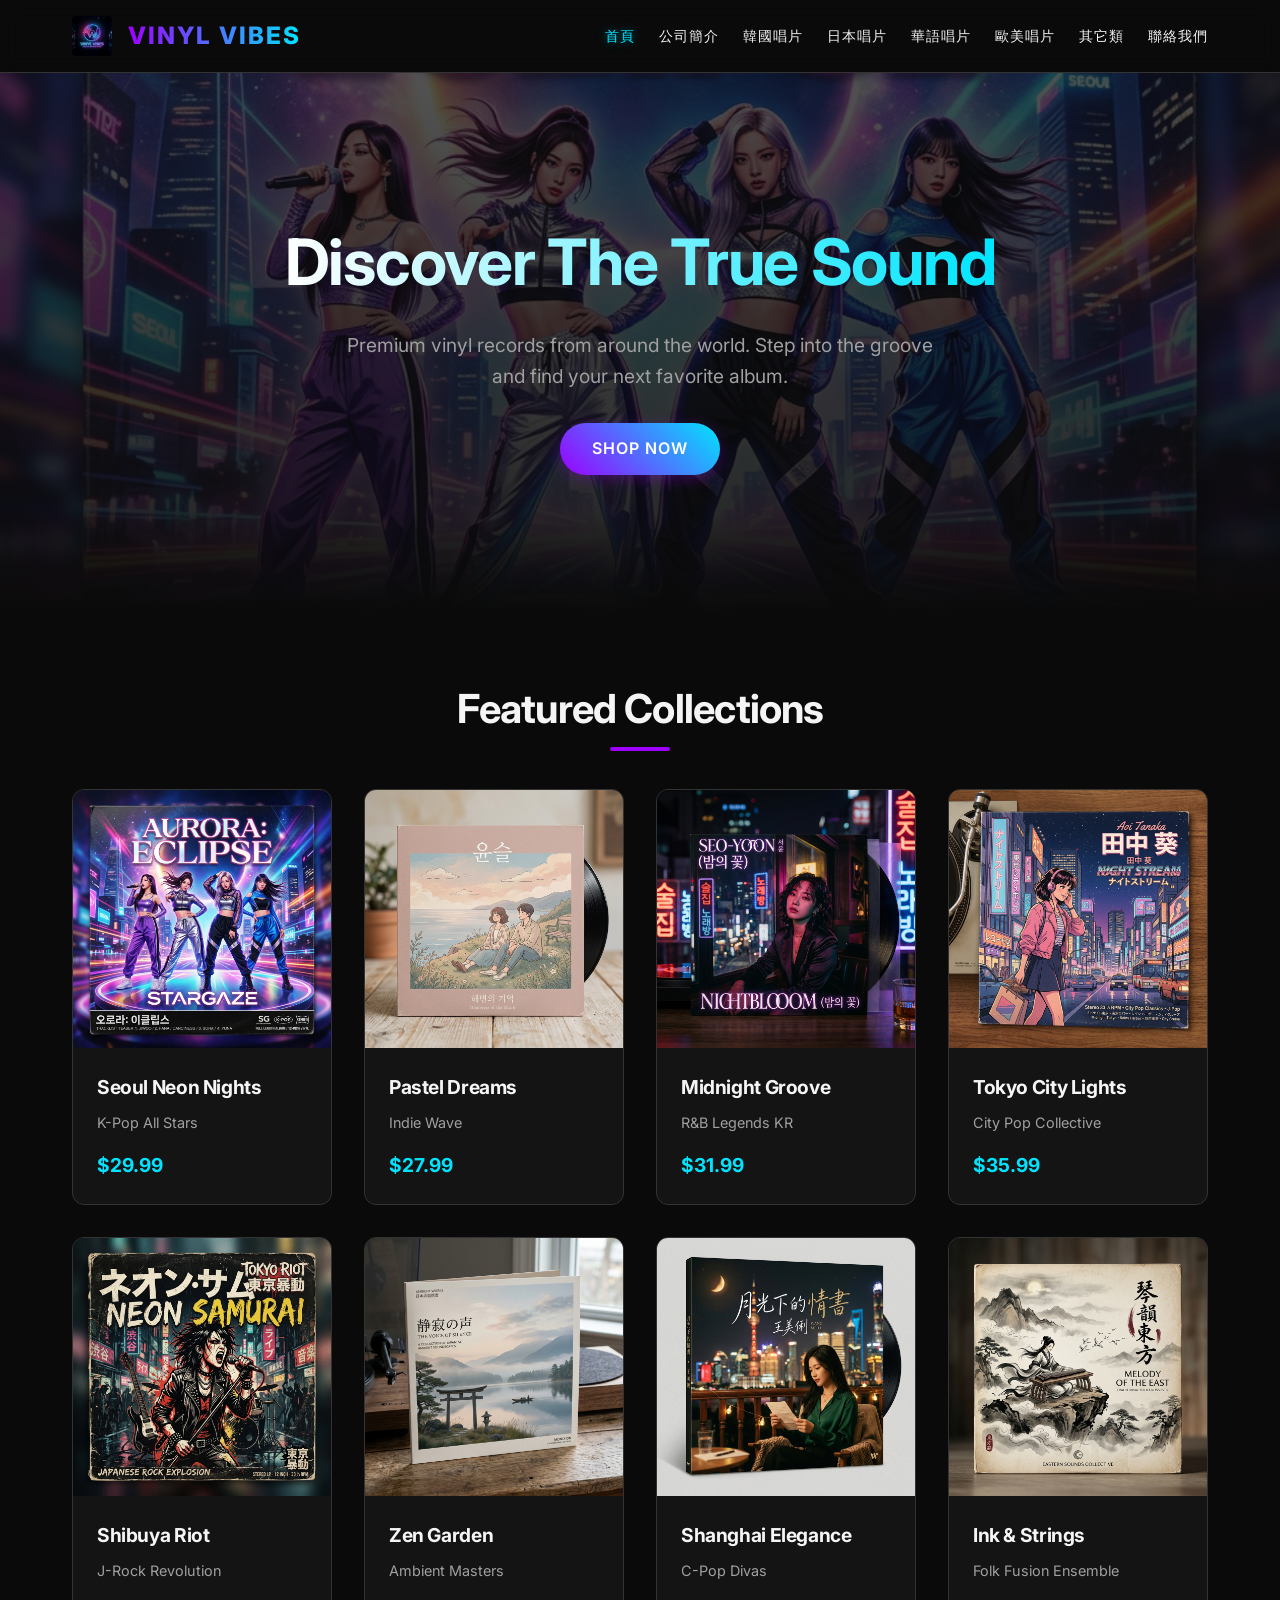
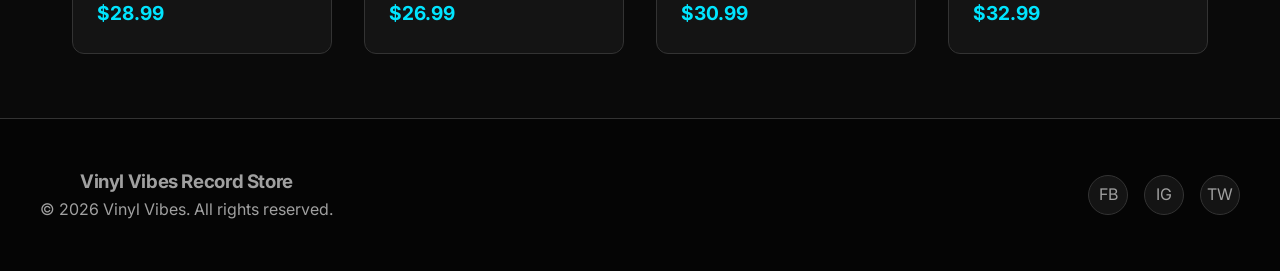
==== index.html @ 62c29e81 "Add files via upload" ====
<!DOCTYPE html>
<html lang="zh-TW">
<head>
  <meta charset="UTF-8">
  <meta name="viewport" content="width=device-width, initial-scale=1.0">
  <title>Vinyl Vibes | 首頁</title>
  <meta name="description" content="Vinyl Vibes - 您的首選黑膠唱片行。探索最新、最經典的各國唱片。">
  <link href="https://fonts.googleapis.com/css2?family=Inter:wght@400;500;700;800&display=swap" rel="stylesheet">
  <link rel="stylesheet" href="css/styles.css">
</head>
<body>
  <div id="header-placeholder"></div>

  <main>
    <section class="hero">
      <div class="hero-content animate-fade">
        <h1>Discover The True Sound</h1>
        <p>Premium vinyl records from around the world. Step into the groove and find your next favorite album.</p>
        <a href="#featured" class="btn">Shop Now</a>
      </div>
    </section>

    <section id="featured" class="container">
      <h2 class="section-title">Featured Collections</h2>
      <div class="product-grid" id="product-list">
        <!-- Products injected via JS -->
      </div>
    </section>
  </main>

  <div id="footer-placeholder"></div>

  <script src="js/app.js"></script>
  <script src="js/components.js"></script>
  <script>
    document.addEventListener('DOMContentLoaded', () => {
      // Display first 8 products on home page
      const container = document.getElementById('product-list');
      if (container) {
        container.innerHTML = products.slice(0, 8).map(p => createProductCard(p)).join('');
      }
    });
  </script>
</body>
</html>
---- css/styles.css ----
:root {
  --primary: #9d00ff;
  --secondary: #00e5ff;
  --bg-dark: #0a0a0a;
  --bg-darker: #050505;
  --bg-card: #141414;
  --text-light: #f5f5f5;
  --text-muted: #a0a0a0;
  --border: #333333;
}

* {
  margin: 0;
  padding: 0;
  box-sizing: border-box;
}

body {
  font-family: 'Inter', -apple-system, BlinkMacSystemFont, 'Segoe UI', Roboto, sans-serif;
  background-color: var(--bg-dark);
  color: var(--text-light);
  line-height: 1.6;
}

a {
  text-decoration: none;
  color: inherit;
  transition: all 0.3s ease;
}

/* Typography */
h1, h2, h3, h4 {
  font-weight: 700;
  letter-spacing: -0.02em;
}

/* Header & Navbar */
header {
  position: sticky;
  top: 0;
  z-index: 100;
  background: rgba(10, 10, 10, 0.8);
  backdrop-filter: blur(10px);
  border-bottom: 1px solid var(--border);
}

.nav-container {
  max-width: 1200px;
  margin: 0 auto;
  padding: 1rem 2rem;
  display: flex;
  justify-content: space-between;
  align-items: center;
}

.logo {
  display: flex;
  align-items: center;
  gap: 1rem;
}

.logo img {
  height: 40px;
  border-radius: 4px;
}

.logo span {
  font-size: 1.5rem;
  font-weight: 800;
  background: linear-gradient(90deg, var(--primary), var(--secondary));
  -webkit-background-clip: text;
  -webkit-text-fill-color: transparent;
  text-transform: uppercase;
  letter-spacing: 2px;
}

.nav-links {
  display: flex;
  gap: 1.5rem;
  list-style: none;
}

.nav-links a {
  font-size: 0.9rem;
  font-weight: 500;
  text-transform: uppercase;
  letter-spacing: 1px;
}

.nav-links a:hover, .nav-links a.active {
  color: var(--secondary);
  text-shadow: 0 0 10px rgba(0, 229, 255, 0.5);
}

/* Main Layout */
main {
  min-height: calc(100vh - 200px);
}

.container {
  max-width: 1200px;
  margin: 0 auto;
  padding: 4rem 2rem;
}

/* Hero Section */
.hero {
  height: 60vh;
  display: flex;
  align-items: center;
  justify-content: center;
  text-align: center;
  background: linear-gradient(rgba(10, 10, 10, 0.7), rgba(10, 10, 10, 0.9)), url('../assets/images/kr_record_1.png') center/cover;
  position: relative;
  overflow: hidden;
}

.hero::after {
  content: '';
  position: absolute;
  bottom: 0;
  left: 0;
  right: 0;
  height: 100px;
  background: linear-gradient(to bottom, transparent, var(--bg-dark));
}

.hero-content {
  position: relative;
  z-index: 1;
}

.hero h1 {
  font-size: 4rem;
  margin-bottom: 1rem;
  background: linear-gradient(90deg, #fff, var(--secondary));
  -webkit-background-clip: text;
  -webkit-text-fill-color: transparent;
}

.hero p {
  font-size: 1.2rem;
  color: var(--text-muted);
  margin-bottom: 2rem;
  max-width: 600px;
  margin-inline: auto;
}

.btn {
  display: inline-block;
  padding: 0.8rem 2rem;
  background: linear-gradient(45deg, var(--primary), var(--secondary));
  color: white;
  border-radius: 30px;
  font-weight: 600;
  text-transform: uppercase;
  letter-spacing: 1px;
  border: none;
  cursor: pointer;
  box-shadow: 0 4px 15px rgba(157, 0, 255, 0.3);
}

.btn:hover {
  box-shadow: 0 6px 20px rgba(0, 229, 255, 0.5);
  transform: translateY(-2px);
}

/* Section Headings */
.section-title {
  font-size: 2.5rem;
  margin-bottom: 3rem;
  text-align: center;
  position: relative;
}

.section-title::after {
  content: '';
  position: absolute;
  bottom: -10px;
  left: 50%;
  transform: translateX(-50%);
  width: 60px;
  height: 4px;
  background: var(--primary);
  border-radius: 2px;
}

/* Product Grid */
.product-grid {
  display: grid;
  grid-template-columns: repeat(auto-fill, minmax(250px, 1fr));
  gap: 2rem;
}

.product-card {
  background: var(--bg-card);
  border-radius: 12px;
  overflow: hidden;
  border: 1px solid var(--border);
  transition: all 0.3s ease;
  cursor: pointer;
}

.product-card:hover {
  transform: translateY(-10px);
  border-color: var(--secondary);
  box-shadow: 0 10px 25px rgba(0, 229, 255, 0.1);
}

.product-img-wrapper {
  position: relative;
  width: 100%;
  aspect-ratio: 1/1;
  overflow: hidden;
}

.product-img {
  width: 100%;
  height: 100%;
  object-fit: cover;
  transition: transform 0.5s ease;
}

.product-card:hover .product-img {
  transform: scale(1.05);
}

.product-info {
  padding: 1.5rem;
}

.product-title {
  font-size: 1.2rem;
  margin-bottom: 0.5rem;
  white-space: nowrap;
  overflow: hidden;
  text-overflow: ellipsis;
}

.product-artist {
  color: var(--text-muted);
  font-size: 0.9rem;
  margin-bottom: 1rem;
}

.product-price {
  font-size: 1.2rem;
  font-weight: 700;
  color: var(--secondary);
}

/* Product Detail Page */
.product-detail-container {
  display: grid;
  grid-template-columns: 1fr 1fr;
  gap: 4rem;
  align-items: center;
}

.product-detail-img {
  width: 100%;
  border-radius: 12px;
  box-shadow: 0 20px 40px rgba(0,0,0,0.5);
  border: 1px solid var(--border);
}

.product-detail-info h1 {
  font-size: 3rem;
  margin-bottom: 0.5rem;
}

.product-detail-artist {
  font-size: 1.5rem;
  color: var(--text-muted);
  margin-bottom: 1.5rem;
}

.product-detail-price {
  font-size: 2rem;
  color: var(--secondary);
  font-weight: 700;
  margin-bottom: 2rem;
}

.product-desc {
  color: var(--text-muted);
  margin-bottom: 2rem;
  font-size: 1.1rem;
}

.product-meta {
  background: var(--bg-card);
  padding: 1.5rem;
  border-radius: 8px;
  border: 1px solid var(--border);
  margin-bottom: 2rem;
}

.product-meta div {
  display: flex;
  justify-content: space-between;
  margin-bottom: 0.5rem;
}

.product-meta div:last-child {
  margin-bottom: 0;
}

.add-to-cart {
  width: 100%;
  text-align: center;
  font-size: 1.1rem;
  padding: 1rem;
}

/* About & Contact */
.content-box {
  background: var(--bg-card);
  padding: 3rem;
  border-radius: 12px;
  border: 1px solid var(--border);
  max-width: 800px;
  margin: 0 auto;
}

.content-box p {
  margin-bottom: 1.5rem;
  color: var(--text-muted);
  font-size: 1.1rem;
}

.form-group {
  margin-bottom: 1.5rem;
}

.form-group label {
  display: block;
  margin-bottom: 0.5rem;
  color: var(--text-muted);
}

.form-group input, .form-group textarea {
  width: 100%;
  padding: 1rem;
  background: var(--bg-darker);
  border: 1px solid var(--border);
  color: var(--text-light);
  border-radius: 8px;
  font-family: inherit;
  transition: border-color 0.3s;
}

.form-group input:focus, .form-group textarea:focus {
  outline: none;
  border-color: var(--secondary);
}

/* Footer */
footer {
  background: var(--bg-darker);
  border-top: 1px solid var(--border);
  padding: 3rem 2rem;
  text-align: center;
  color: var(--text-muted);
}

.footer-content {
  max-width: 1200px;
  margin: 0 auto;
  display: flex;
  justify-content: space-between;
  align-items: center;
  flex-wrap: wrap;
  gap: 2rem;
}

.social-links {
  display: flex;
  gap: 1rem;
}

.social-links a {
  width: 40px;
  height: 40px;
  border-radius: 50%;
  background: var(--bg-card);
  display: flex;
  align-items: center;
  justify-content: center;
  border: 1px solid var(--border);
}

.social-links a:hover {
  background: var(--primary);
  border-color: var(--primary);
  color: white;
}

/* Animations */
@keyframes fadeIn {
  from { opacity: 0; transform: translateY(20px); }
  to { opacity: 1; transform: translateY(0); }
}

.animate-fade {
  animation: fadeIn 0.6s ease forwards;
}

/* Responsive */
@media (max-width: 768px) {
  .nav-container {
    flex-direction: column;
    gap: 1rem;
  }
  .nav-links {
    flex-wrap: wrap;
    justify-content: center;
  }
  .product-detail-container {
    grid-template-columns: 1fr;
  }
  .hero h1 {
    font-size: 2.5rem;
  }
}
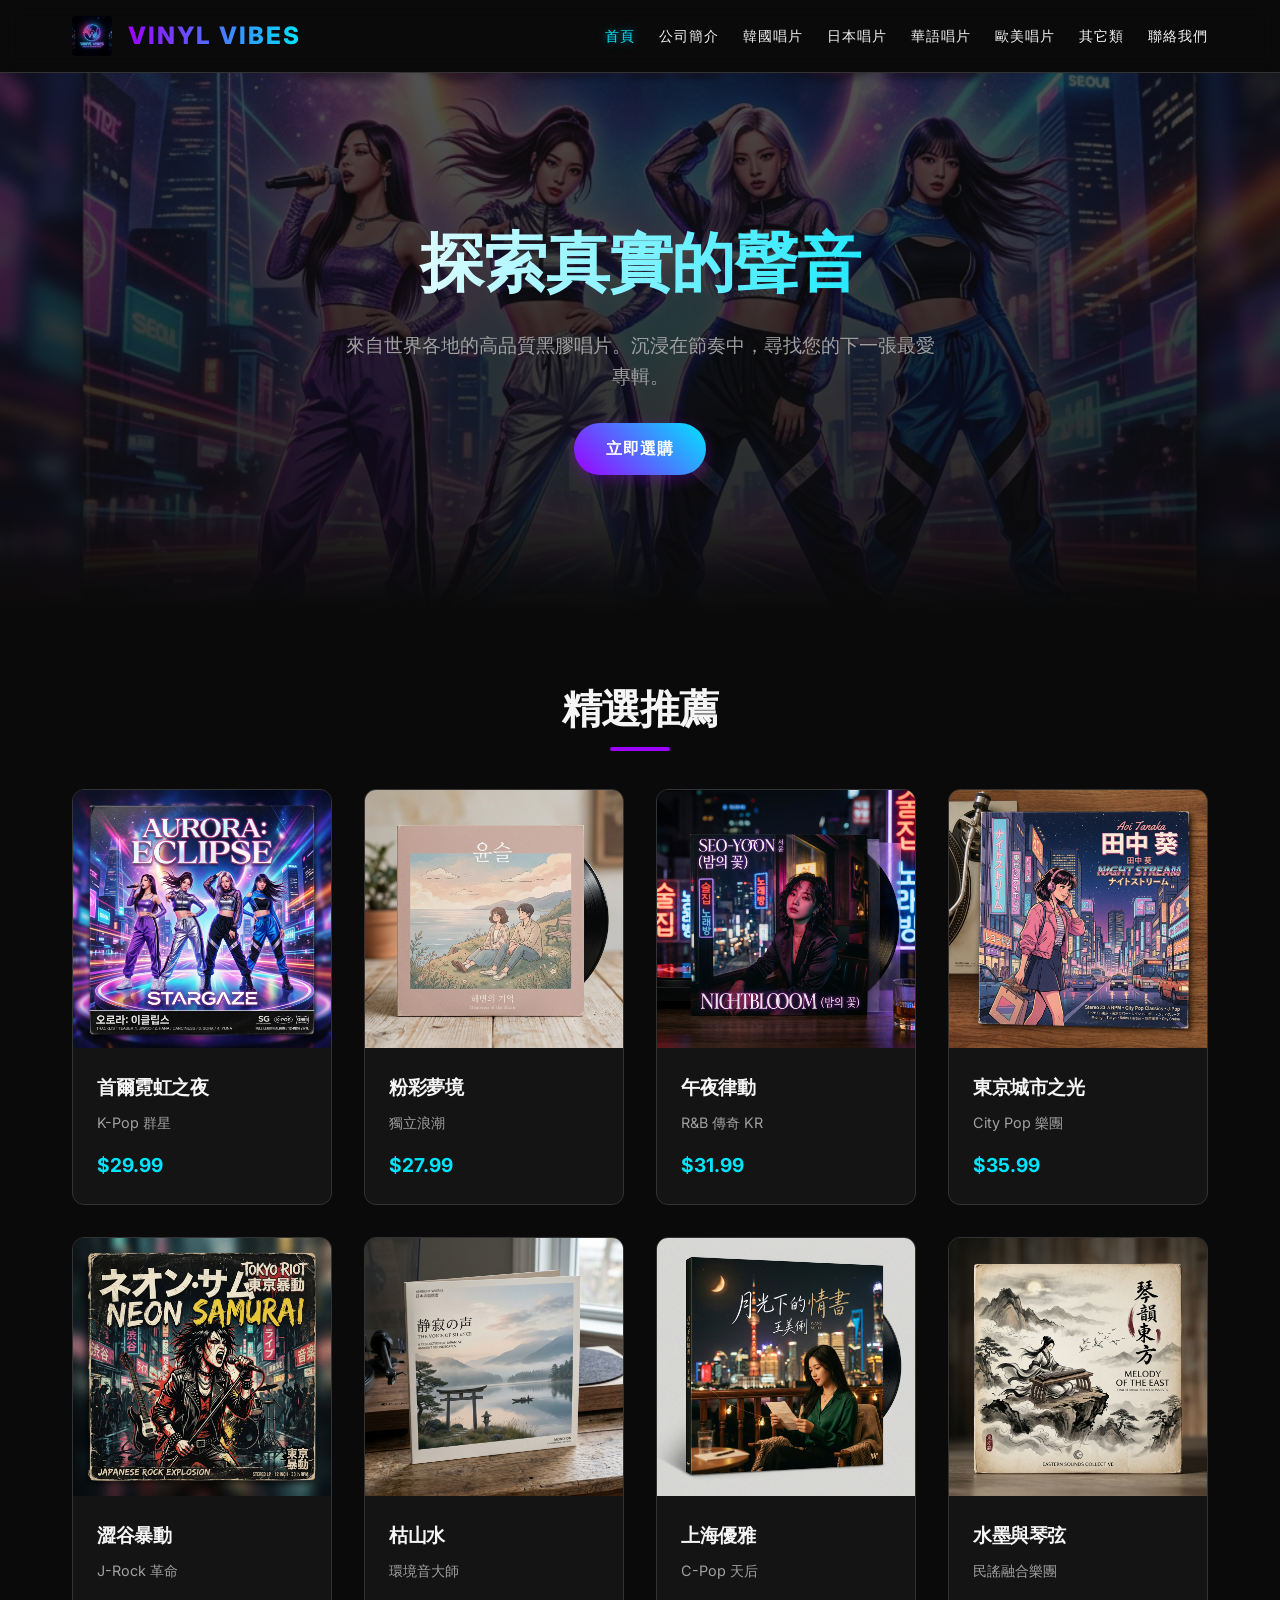
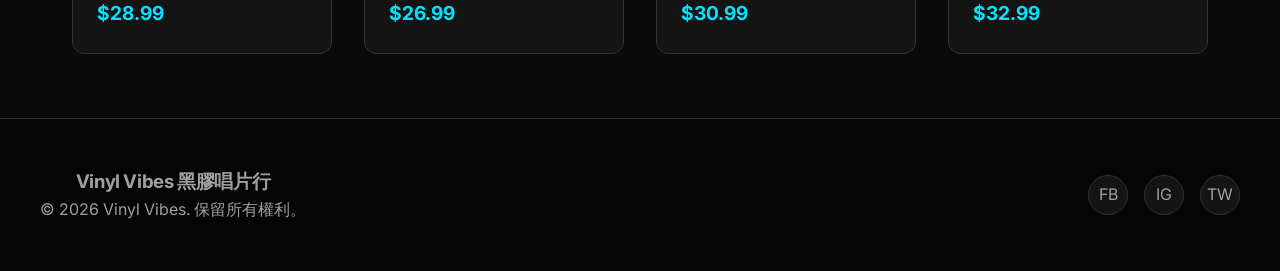
==== commit 9d5ce6a0: "Add files via upload" ====
--- a/index.html
+++ b/index.html
@@ -14,14 +14,14 @@
   <main>
     <section class="hero">
       <div class="hero-content animate-fade">
-        <h1>Discover The True Sound</h1>
-        <p>Premium vinyl records from around the world. Step into the groove and find your next favorite album.</p>
-        <a href="#featured" class="btn">Shop Now</a>
+        <h1>探索真實的聲音</h1>
+        <p>來自世界各地的高品質黑膠唱片。沉浸在節奏中，尋找您的下一張最愛專輯。</p>
+        <a href="#featured" class="btn">立即選購</a>
       </div>
     </section>
 
     <section id="featured" class="container">
-      <h2 class="section-title">Featured Collections</h2>
+      <h2 class="section-title">精選推薦</h2>
       <div class="product-grid" id="product-list">
         <!-- Products injected via JS -->
       </div>
